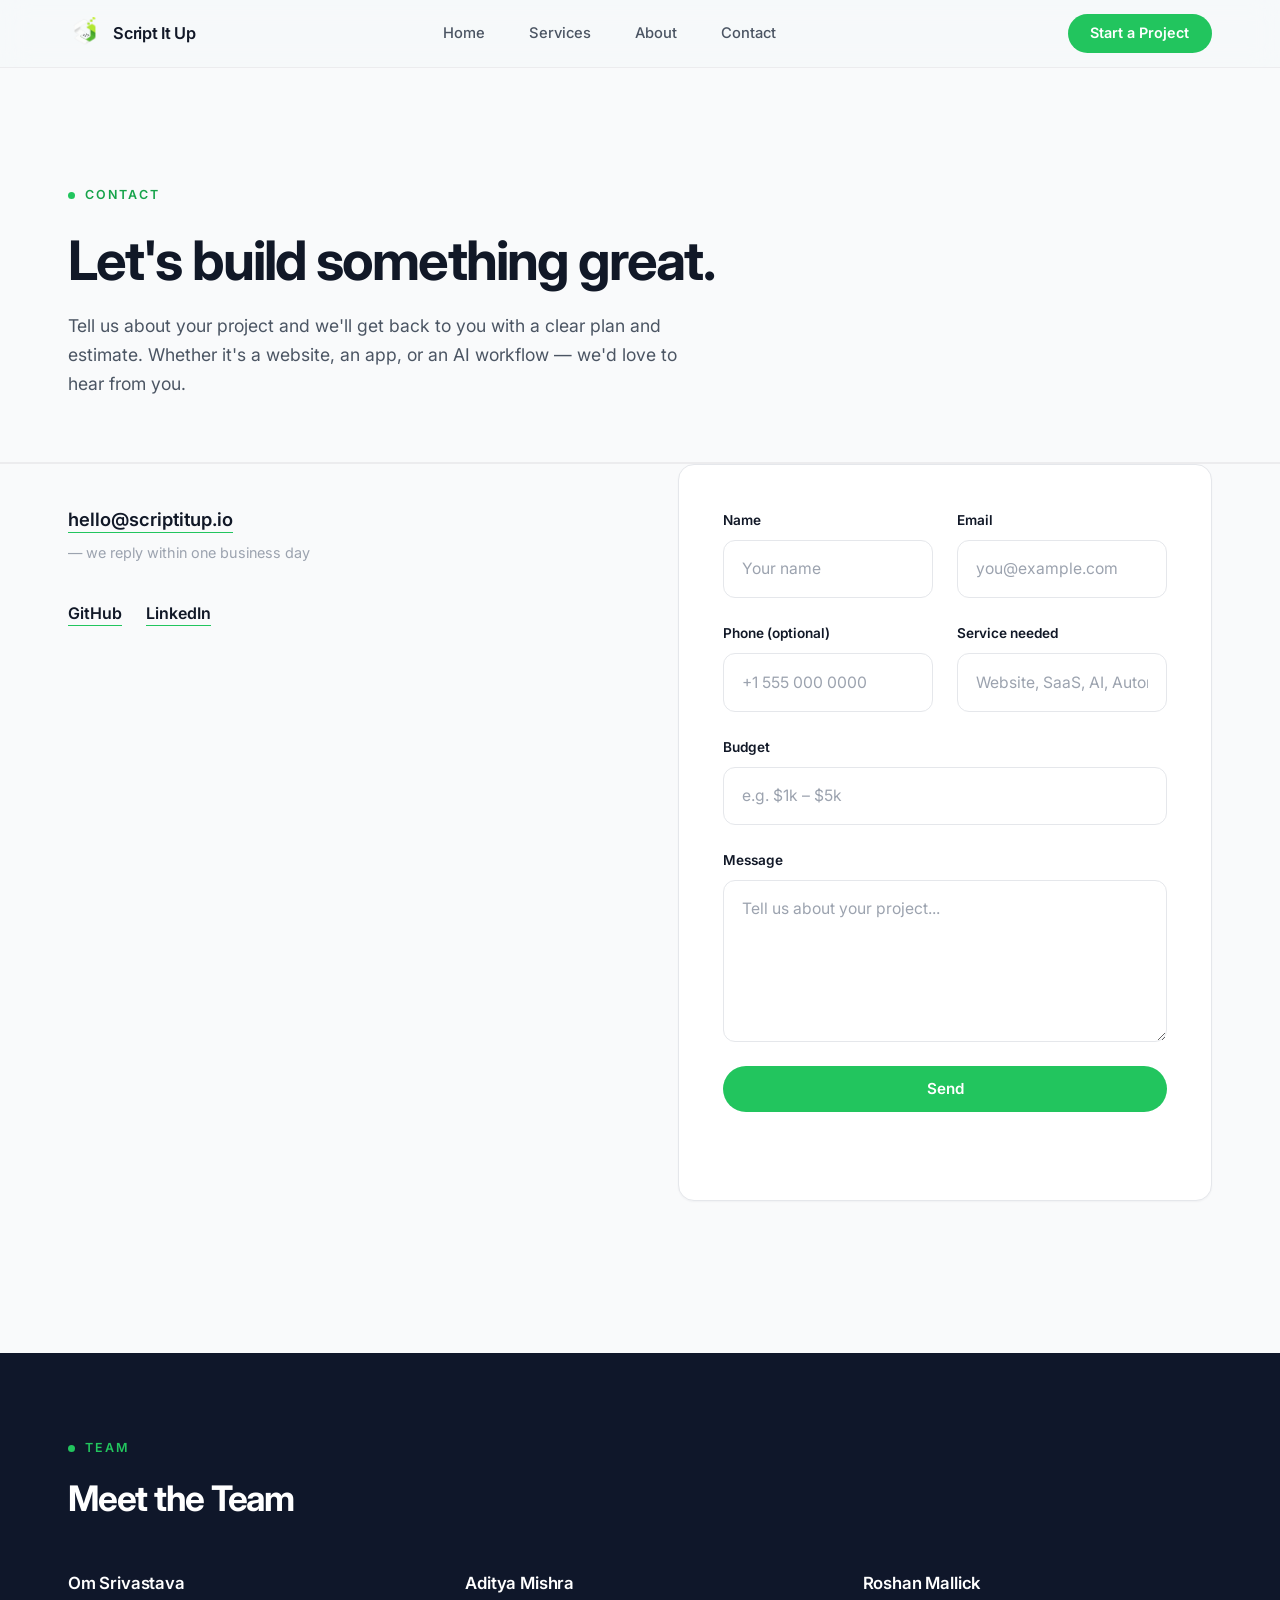
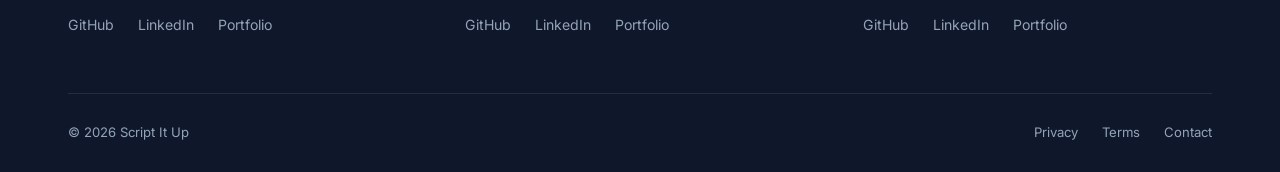
==== contact.html @ 78beb3a3 "feat: add privacy policy, terms of service, and contact pages" ====
<!DOCTYPE html>
<html lang="en">
<head>
    <meta charset="UTF-8">
    <meta name="viewport" content="width=device-width, initial-scale=1.0">
    <meta name="description" content="Contact Script It Up — tell us about your project and we'll get back to you with a clear plan and estimate.">
    <meta name="robots" content="index, follow">
    <meta name="theme-color" content="#0F172A">
    <meta name="color-scheme" content="light">

    <title>Contact — Script It Up</title>

    <link rel="icon" type="image/svg+xml" href="assets/favicon.svg">
    <link rel="icon" type="image/x-icon" href="assets/favicon.ico">
    <link rel="shortcut icon" href="assets/favicon.ico">
    <link rel="apple-touch-icon" href="assets/apple-touch-icon.png">
    <link rel="canonical" href="https://scriptitup.github.io/contact.html">

    <meta property="og:type" content="website">
    <meta property="og:site_name" content="Script It Up">
    <meta property="og:title" content="Contact — Script It Up">
    <meta property="og:description" content="Tell us about your project and we'll get back to you with a clear plan and estimate.">
    <meta property="og:url" content="https://scriptitup.github.io/contact.html">

    <link rel="preconnect" href="https://fonts.googleapis.com">
    <link rel="preconnect" href="https://fonts.gstatic.com" crossorigin>
    <link href="https://fonts.googleapis.com/css2?family=Inter:wght@400;500;600;700;800&display=swap" rel="stylesheet">
    <link rel="stylesheet" href="style.css">
    <noscript><style>.reveal{opacity:1;transform:none}</style></noscript>
</head>
<body>
    <a class="skip-link" href="#main">Skip to content</a>

    <header class="site-header" id="site-header">
        <nav class="nav container" aria-label="Main navigation">
            <a class="brand" href="index.html" aria-label="Script It Up home">
                <img class="brand-logo" src="assets/logo-mark.png" alt="" width="36" height="36">
                <span class="brand-name">Script It Up</span>
            </a>

            <ul class="nav-links" id="nav-links">
                <li><a class="nav-link" href="index.html#home">Home</a></li>
                <li><a class="nav-link" href="index.html#services">Services</a></li>
                <li><a class="nav-link" href="index.html#about">About</a></li>
                <li><a class="nav-link" href="contact.html">Contact</a></li>
                <li><a class="btn btn-primary nav-cta-mobile" href="contact.html">Start a Project</a></li>
            </ul>

            <a class="btn btn-primary nav-cta" href="contact.html">Start a Project</a>

            <button class="nav-toggle" id="nav-toggle" type="button" aria-expanded="false" aria-controls="nav-links" aria-label="Toggle navigation menu">
                <span class="nav-toggle-bar"></span>
                <span class="nav-toggle-bar"></span>
                <span class="nav-toggle-bar"></span>
            </button>
        </nav>
    </header>

    <main id="main">
        <section class="page-hero">
            <div class="container">
                <p class="eyebrow reveal">Contact</p>
                <h1 class="page-title reveal">Let's build something great.</h1>
                <p class="page-lead reveal">Tell us about your project and we'll get back to you with a clear plan and estimate. Whether it's a website, an app, or an AI workflow — we'd love to hear from you.</p>
            </div>
        </section>

        <section class="page-contact">
            <div class="container contact-grid">
                <div class="contact-intro">
                    <p class="contact-email reveal">
                        <a href="mailto:hello@scriptitup.io">hello@scriptitup.io</a>
                        <span class="contact-note">— we reply within one business day</span>
                    </p>
                    <ul class="contact-socials reveal">
                        <li><a href="https://github.com/scriptitup" target="_blank" rel="noopener noreferrer">GitHub</a></li>
                        <li><a href="https://www.linkedin.com/" target="_blank" rel="noopener noreferrer">LinkedIn</a></li>
                    </ul>
                </div>

                <form id="contact-form" class="contact-form reveal" novalidate>
                    <div class="form-row">
                        <div class="field">
                            <label for="name">Name</label>
                            <input type="text" id="name" name="name" placeholder="Your name" required>
                        </div>

                        <div class="field">
                            <label for="email">Email</label>
                            <input type="email" id="email" name="email" placeholder="you@example.com" required>
                        </div>
                    </div>

                    <div class="form-row">
                        <div class="field">
                            <label for="phone">Phone (optional)</label>
                            <input type="tel" id="phone" name="phone" placeholder="+1 555 000 0000">
                        </div>

                        <div class="field">
                            <label for="service">Service needed</label>
                            <input type="text" id="service" name="service" placeholder="Website, SaaS, AI, Automation...">
                        </div>
                    </div>

                    <div class="field">
                        <label for="budget">Budget</label>
                        <input type="text" id="budget" name="budget" placeholder="e.g. $1k – $5k">
                    </div>

                    <div class="field">
                        <label for="message">Message</label>
                        <textarea id="message" name="message" rows="5" placeholder="Tell us about your project..." required></textarea>
                    </div>

                    <button type="submit" id="submit-btn" class="btn btn-primary btn-block">Send</button>
                    <p id="status" class="status" role="status"></p>
                </form>
            </div>
        </section>
    </main>

    <footer class="site-footer">
        <div class="container">
            <div class="footer-team-head">
                <p class="eyebrow">Team</p>
                <h2 class="footer-team-title">Meet the Team</h2>
            </div>

            <div class="team-grid">
                <div class="team-member">
                    <h3 class="team-name">Om Srivastava</h3>
                    <ul class="team-links">
                        <li><a href="https://github.com/Om-Srivastava-6" target="_blank" rel="noopener noreferrer">GitHub</a></li>
                        <li><a href="https://www.linkedin.com/in/om-srivastava-6a209429b/" target="_blank" rel="noopener noreferrer">LinkedIn</a></li>
                        <li><a href="https://om-srivastava-6.github.io/" target="_blank" rel="noopener noreferrer">Portfolio</a></li>
                    </ul>
                </div>

                <div class="team-member">
                    <h3 class="team-name">Aditya Mishra</h3>
                    <ul class="team-links">
                        <li><a href="https://github.com/AdityaMishra2007-codes" target="_blank" rel="noopener noreferrer">GitHub</a></li>
                        <li><a href="https://www.linkedin.com/in/adityamishra2006/" target="_blank" rel="noopener noreferrer">LinkedIn</a></li>
                        <li><a href="https://adityamishra2007-codes.github.io/" target="_blank" rel="noopener noreferrer">Portfolio</a></li>
                    </ul>
                </div>

                <div class="team-member">
                    <h3 class="team-name">Roshan Mallick</h3>
                    <ul class="team-links">
                        <li><a href="https://github.com/Roshan-Mallick" target="_blank" rel="noopener noreferrer">GitHub</a></li>
                        <li><a href="https://www.linkedin.com/in/roshan-mallick-2b816a2b8/" target="_blank" rel="noopener noreferrer">LinkedIn</a></li>
                        <li><a href="https://roshan-mallick.github.io/" target="_blank" rel="noopener noreferrer">Portfolio</a></li>
                    </ul>
                </div>
            </div>

            <div class="footer-bottom">
                <p>&copy; <span id="year">2026</span> Script It Up</p>
                <ul class="footer-legal">
                    <li><a href="privacy.html">Privacy</a></li>
                    <li><a href="terms.html">Terms</a></li>
                    <li><a href="contact.html">Contact</a></li>
                </ul>
            </div>
        </div>
    </footer>

    <script src="script.js"></script>
</body>
</html>
---- style.css ----
/* ============================================================
   Script It Up — Editorial Design System
   Restraint. Typography. Whitespace. Green as an accent only.
   ============================================================ */

/* ---------- Variables ---------- */
:root {
    /* Brand */
    --green: #22C55E;
    --green-dark: #16A34A;
    --green-soft: #F0FDF4;
    --green-ring: rgba(34, 197, 94, 0.14);

    /* Neutrals */
    --ink: #111827;
    --text: #4B5563;
    --muted: #6B7280;
    --faint: #9CA3AF;
    --border: #E5E7EB;
    --border-soft: #ECECEE;
    --bg: #FFFFFF;
    --bg-soft: #F9FAFB;
    --dark: #0F172A;

    /* Shape */
    --radius: 12px;
    --radius-lg: 16px;
    --radius-full: 999px;

    /* Depth — kept minimal */
    --shadow-sm: 0 1px 2px rgba(17, 24, 39, 0.04);
    --shadow-md: 0 12px 32px rgba(17, 24, 39, 0.08);
    --shadow-green: 0 8px 24px rgba(34, 197, 94, 0.28);

    /* Layout */
    --container: 1240px;
    --section-pad: clamp(6.5rem, 13vw, 9.5rem);
    --header-h: 68px;

    /* Type */
    --font: "Inter", -apple-system, BlinkMacSystemFont, "Segoe UI", Roboto, Helvetica, Arial, sans-serif;
    --serif: Georgia, "Times New Roman", serif;

    /* Motion */
    --ease: cubic-bezier(0.22, 1, 0.36, 1);
}

/* ---------- Reset & Base ---------- */
*, *::before, *::after {
    margin: 0;
    padding: 0;
    box-sizing: border-box;
}

html {
    scroll-behavior: smooth;
    scroll-padding-top: calc(var(--header-h) + 12px);
    -webkit-text-size-adjust: 100%;
}

body {
    font-family: var(--font);
    font-size: 1rem;
    line-height: 1.65;
    color: var(--text);
    background: var(--bg);
    -webkit-font-smoothing: antialiased;
    text-rendering: optimizeLegibility;
    overflow-x: hidden;
}

img, svg {
    display: block;
    max-width: 100%;
}

a {
    color: inherit;
    text-decoration: none;
}

ul, ol {
    list-style: none;
}

button {
    font: inherit;
    border: none;
    background: none;
    cursor: pointer;
    color: inherit;
}

h1, h2, h3 {
    color: var(--ink);
    line-height: 1.12;
    letter-spacing: -0.03em;
    font-weight: 700;
    text-wrap: balance;
}

p {
    text-wrap: pretty;
}

:focus-visible {
    outline: 2px solid var(--green);
    outline-offset: 3px;
    border-radius: 4px;
}

/* ---------- Layout ---------- */
.container {
    width: 100%;
    max-width: var(--container);
    margin-inline: auto;
    padding-inline: clamp(1.5rem, 5vw, 3rem);
}

.section {
    padding-block: var(--section-pad);
}

.section-head {
    max-width: 640px;
    margin: 0 auto clamp(3rem, 7vw, 5rem);
    text-align: center;
}

.section-title {
    font-size: clamp(2rem, 4vw, 3rem);
    letter-spacing: -0.035em;
}

.section-sub {
    color: var(--muted);
    font-size: 1.06rem;
    margin-top: 1.25rem;
}

/* ---------- Eyebrow ---------- */
.eyebrow {
    display: inline-flex;
    align-items: center;
    font-size: 0.78rem;
    font-weight: 600;
    letter-spacing: 0.16em;
    text-transform: uppercase;
    color: var(--green-dark);
    margin-bottom: 1.75rem;
}

.eyebrow::before {
    content: "";
    width: 7px;
    height: 7px;
    border-radius: 50%;
    background: var(--green);
    margin-right: 0.65rem;
}

/* ---------- Serif Accent ---------- */
.serif {
    font-family: var(--serif);
    font-style: italic;
    font-weight: 400;
    letter-spacing: -0.01em;
    color: var(--green-dark);
}

/* ---------- Buttons ---------- */
.btn {
    display: inline-flex;
    align-items: center;
    justify-content: center;
    gap: 0.5rem;
    font-weight: 600;
    font-size: 0.95rem;
    line-height: 1;
    padding: 0.9rem 1.75rem;
    border-radius: var(--radius-full);
    border: 1px solid transparent;
    transition: transform 0.25s var(--ease), background-color 0.25s, border-color 0.25s, color 0.25s, box-shadow 0.25s;
}

.btn-lg {
    padding: 1.05rem 2.1rem;
    font-size: 1.02rem;
}

.btn-primary {
    background: var(--green);
    color: #fff;
}

.btn-primary:hover {
    background: var(--green-dark);
    transform: translateY(-2px);
    box-shadow: var(--shadow-green);
}

.btn-primary:active {
    transform: translateY(0);
}

.btn-ghost {
    background: var(--bg);
    color: var(--ink);
    border-color: var(--border);
}

.btn-ghost:hover {
    border-color: var(--green);
    color: var(--green-dark);
    transform: translateY(-2px);
}

.btn-block {
    width: 100%;
}

/* ---------- Skip Link ---------- */
.skip-link {
    position: absolute;
    left: 1.25rem;
    top: -100px;
    z-index: 200;
    background: var(--dark);
    color: #fff;
    padding: 0.7rem 1.2rem;
    border-radius: var(--radius);
    transition: top 0.2s;
}

.skip-link:focus {
    top: 1.25rem;
}

/* ---------- Header / Nav ---------- */
.site-header {
    position: fixed;
    inset: 0 0 auto 0;
    z-index: 100;
    height: var(--header-h);
    display: flex;
    align-items: center;
    background: rgba(246, 248, 250, 0.85);
    -webkit-backdrop-filter: blur(14px) saturate(1.5);
    backdrop-filter: blur(14px) saturate(1.5);
    border-bottom: 1px solid var(--border-soft);
    transition: background-color 0.3s, border-color 0.3s, box-shadow 0.3s;
}

.site-header.scrolled {
    background: rgba(255, 255, 255, 0.94);
    box-shadow: 0 1px 0 rgba(17, 24, 39, 0.03);
}

.nav {
    display: flex;
    align-items: center;
    justify-content: space-between;
    gap: 1.5rem;
}

.brand {
    display: inline-flex;
    align-items: center;
    gap: 0.7rem;
    font-weight: 600;
    font-size: 1.02rem;
    letter-spacing: -0.02em;
    color: var(--ink);
}

.brand-logo {
    width: 34px;
    height: 34px;
    border-radius: 9px;
}

.nav-links {
    display: flex;
    align-items: center;
    gap: 2.75rem;
}

.nav-link {
    position: relative;
    display: block;
    padding: 0.4rem 0;
    font-size: 0.92rem;
    font-weight: 500;
    color: var(--text);
    transition: color 0.2s;
}

.nav-link::after {
    content: "";
    position: absolute;
    left: 0;
    right: 0;
    bottom: 0;
    height: 1.5px;
    background: var(--green);
    border-radius: 2px;
    transform: scaleX(0);
    transform-origin: left;
    transition: transform 0.3s var(--ease);
}

.nav-link:hover {
    color: var(--ink);
}

.nav-link:hover::after,
.nav-link.active::after {
    transform: scaleX(1);
}

.nav-link.active {
    color: var(--ink);
}

.nav-cta {
    padding: 0.7rem 1.35rem;
    font-size: 0.9rem;
}

.nav-cta-mobile {
    display: none;
}

.nav-toggle {
    display: none;
    flex-direction: column;
    justify-content: center;
    gap: 5px;
    width: 44px;
    height: 44px;
    padding: 10px;
    border-radius: var(--radius);
    border: 1px solid var(--border);
    background: var(--bg);
}

.nav-toggle-bar {
    display: block;
    height: 2px;
    width: 100%;
    background: var(--ink);
    border-radius: 2px;
    transition: transform 0.25s var(--ease), opacity 0.2s;
}

.nav-toggle[aria-expanded="true"] .nav-toggle-bar:nth-child(1) {
    transform: translateY(7px) rotate(45deg);
}

.nav-toggle[aria-expanded="true"] .nav-toggle-bar:nth-child(2) {
    opacity: 0;
}

.nav-toggle[aria-expanded="true"] .nav-toggle-bar:nth-child(3) {
    transform: translateY(-7px) rotate(-45deg);
}

/* ---------- Hero ---------- */
.hero {
    padding-top: calc(var(--header-h) + clamp(5rem, 12vw, 9.5rem));
    padding-bottom: clamp(5rem, 11vw, 8.5rem);
}

.hero-grid {
    display: grid;
    grid-template-columns: repeat(12, 1fr);
    gap: clamp(2.5rem, 5vw, 4.5rem);
    align-items: center;
}

.hero-content {
    grid-column: 1 / span 6;
}

.hero-title {
    font-size: clamp(2.9rem, 6.4vw, 4.5rem);
    line-height: 1.04;
    letter-spacing: -0.04em;
}

.hero-title > span {
    display: block;
}

.hero-title .serif {
    font-size: 1.02em;
}

.hero-subtitle {
    max-width: 550px;
    font-size: 1.16rem;
    color: var(--text);
    margin-top: 1.75rem;
    margin-bottom: 2.5rem;
}

.hero-actions {
    display: flex;
    flex-wrap: wrap;
    gap: 0.9rem;
}

/* ---------- Hero Visual ---------- */
.hero-visual {
    grid-column: 8 / span 5;
    margin-inline: auto;
    width: 100%;
}

.visual-canvas {
    position: relative;
    aspect-ratio: 4 / 3;
    border-radius: var(--radius-lg);
    background: var(--bg-soft);
    border: 1px solid var(--border-soft);
    overflow: hidden;
}

.vc-grid {
    position: absolute;
    inset: 0;
    background-image:
        linear-gradient(to right, rgba(17, 24, 39, 0.045) 1px, transparent 1px),
        linear-gradient(to bottom, rgba(17, 24, 39, 0.045) 1px, transparent 1px);
    background-size: 46px 46px;
    -webkit-mask-image: radial-gradient(120% 120% at 50% 50%, #000 40%, transparent 100%);
    mask-image: radial-gradient(120% 120% at 50% 50%, #000 40%, transparent 100%);
}

.vc-window {
    position: absolute;
    top: 13%;
    left: 9%;
    width: 45%;
    background: var(--bg);
    border: 1px solid var(--border);
    border-radius: 14px;
    padding: 1.05rem 1.15rem;
    box-shadow: var(--shadow-md);
}

.vc-dots {
    display: flex;
    gap: 6px;
    margin-bottom: 1rem;
}

.vc-dots i {
    width: 8px;
    height: 8px;
    border-radius: 50%;
    background: var(--border);
}

.vc-dots i:first-child {
    background: var(--green);
}

.vc-line {
    display: block;
    height: 11px;
    width: 100%;
    border-radius: 99px;
    background: var(--bg-soft);
    border: 1px solid var(--border-soft);
    margin-bottom: 0.6rem;
}

.vc-line-short {
    width: 72%;
}

.vc-line-green {
    width: 52%;
    background: rgba(34, 197, 94, 0.12);
    border-color: rgba(34, 197, 94, 0.28);
}

.vc-rings {
    position: absolute;
    right: 5%;
    bottom: 7%;
    width: 46%;
    aspect-ratio: 1;
}

.ring {
    position: absolute;
    border-radius: 50%;
    border: 1px solid var(--border);
    top: 50%;
    left: 50%;
    transform: translate(-50%, -50%);
}

.ring-1 { width: 100%; height: 100%; }
.ring-2 { width: 68%; height: 68%; }
.ring-3 { width: 36%; height: 36%; }

.ring-dot {
    position: absolute;
    top: 50%;
    left: 50%;
    width: 14px;
    height: 14px;
    border-radius: 50%;
    background: var(--green);
    transform: translate(-50%, -50%);
    box-shadow: 0 0 0 5px rgba(34, 197, 94, 0.14);
}

.vc-square {
    position: absolute;
    top: 18%;
    right: 12%;
    width: 22px;
    height: 22px;
    border: 1.5px solid var(--ink);
    border-radius: 5px;
}

.vc-bar {
    position: absolute;
    bottom: 14%;
    left: 14%;
    width: 26px;
    height: 6px;
    border-radius: 99px;
    background: var(--ink);
    opacity: 0.85;
}

/* ---------- About ---------- */
.about {
    border-top: 1px solid var(--border-soft);
}

.about-grid {
    display: grid;
    grid-template-columns: repeat(12, 1fr);
    gap: clamp(2.5rem, 5vw, 5rem);
}

.about-intro {
    grid-column: 1 / span 5;
}

.about-intro .section-title {
    margin-bottom: 0;
}

.about-body {
    grid-column: 7 / span 6;
    display: grid;
    gap: 1.4rem;
    align-content: start;
}

.about-lead {
    font-size: 1.35rem;
    font-weight: 600;
    color: var(--ink);
    letter-spacing: -0.02em;
    line-height: 1.45;
}

.about-metrics {
    display: grid;
    grid-template-columns: repeat(3, 1fr);
    gap: 1.5rem;
    margin-top: 2.5rem;
    padding-top: 2.5rem;
    border-top: 1px solid var(--border);
}

.metric {
    display: flex;
    flex-direction: column;
    gap: 0.35rem;
}

.metric-number {
    font-size: 2.1rem;
    font-weight: 800;
    letter-spacing: -0.03em;
    color: var(--ink);
}

.metric-label {
    font-size: 0.78rem;
    font-weight: 600;
    letter-spacing: 0.1em;
    text-transform: uppercase;
    color: var(--faint);
}

.about-tech {
    margin-top: 2.5rem;
}

.about-tech-label {
    font-size: 0.78rem;
    font-weight: 600;
    letter-spacing: 0.1em;
    text-transform: uppercase;
    color: var(--faint);
    margin-bottom: 1rem;
}

.tech-list {
    display: flex;
    flex-wrap: wrap;
    gap: 0.55rem;
}

.tech-list li {
    font-size: 0.82rem;
    font-weight: 500;
    color: var(--text);
    border: 1px solid var(--border);
    border-radius: var(--radius-full);
    padding: 0.4rem 0.9rem;
    transition: border-color 0.2s, color 0.2s;
}

.tech-list li:hover {
    border-color: var(--green);
    color: var(--green-dark);
}

/* ---------- Services ---------- */
.services {
    background: var(--bg-soft);
}

.services-grid {
    display: grid;
    grid-template-columns: repeat(2, 1fr);
    column-gap: clamp(2.5rem, 6vw, 5rem);
}

.service-item {
    display: grid;
    grid-template-columns: auto 1fr auto;
    align-items: start;
    gap: 1.4rem;
    padding: 2.4rem 0.25rem;
    border-top: 1px solid var(--border);
}

.service-icon {
    width: 46px;
    height: 46px;
    display: grid;
    place-items: center;
    border-radius: var(--radius);
    background: var(--bg);
    border: 1px solid var(--border);
    color: var(--ink);
    transition: background-color 0.25s, color 0.25s, border-color 0.25s, transform 0.25s var(--ease);
}

.service-icon svg {
    width: 22px;
    height: 22px;
}

.service-copy h3 {
    font-size: 1.3rem;
    letter-spacing: -0.02em;
    margin-bottom: 0.45rem;
    transition: color 0.25s;
}

.service-copy p {
    font-size: 0.95rem;
    color: var(--muted);
    max-width: 30ch;
}

.service-arrow {
    font-size: 1.2rem;
    color: var(--green-dark);
    opacity: 0;
    transform: translateX(-8px);
    transition: opacity 0.25s, transform 0.3s var(--ease);
    margin-top: 0.35rem;
}

.service-item:hover {
    background: rgba(34, 197, 94, 0.035);
}

.service-item:hover .service-icon {
    background: var(--green);
    border-color: var(--green);
    color: #fff;
    transform: translateY(-2px);
}

.service-item:hover .service-copy h3 {
    color: var(--green-dark);
}

.service-item:hover .service-arrow {
    opacity: 1;
    transform: translateX(0);
}

/* ---------- Statement ---------- */
.statement {
    padding-block: clamp(5.5rem, 12vw, 9rem);
    border-bottom: 1px solid var(--border-soft);
}

.statement-text {
    max-width: 920px;
    margin-inline: auto;
    text-align: center;
    font-size: clamp(1.6rem, 3.6vw, 2.6rem);
    font-weight: 600;
    line-height: 1.35;
    letter-spacing: -0.03em;
    color: var(--ink);
}

.statement-text .serif {
    font-size: 1.04em;
}

/* ---------- Process ---------- */
.process-grid {
    display: grid;
    grid-template-columns: repeat(12, 1fr);
    gap: 2.5rem;
    counter-reset: step;
}

.process-step {
    grid-column: span 3;
    border-top: 1px solid var(--border);
    padding-top: 1.6rem;
}

.process-number {
    display: block;
    font-size: 0.85rem;
    font-weight: 700;
    letter-spacing: 0.14em;
    color: var(--green-dark);
    margin-bottom: 1.25rem;
}

.process-step h3 {
    font-size: 1.22rem;
    letter-spacing: -0.02em;
    margin-bottom: 0.5rem;
}

.process-step p {
    font-size: 0.95rem;
    color: var(--muted);
}

/* ---------- Contact ---------- */
.contact {
    background: var(--bg-soft);
    border-top: 1px solid var(--border-soft);
}

.contact-grid {
    display: grid;
    grid-template-columns: repeat(12, 1fr);
    gap: clamp(2.5rem, 6vw, 6rem);
    align-items: start;
}

.contact-intro {
    grid-column: 1 / span 5;
}

.contact-intro .section-title {
    margin-bottom: 1.5rem;
}

.contact-intro > p:not(.eyebrow):not(.section-title):not(.contact-email) {
    color: var(--text);
    font-size: 1.08rem;
    max-width: 30rem;
}

.contact-email {
    margin-top: 2.5rem;
    font-size: 1.15rem;
}

.contact-email a {
    font-weight: 600;
    color: var(--ink);
    border-bottom: 1px solid var(--green);
    padding-bottom: 2px;
    transition: color 0.2s, border-color 0.2s;
}

.contact-email a:hover {
    color: var(--green-dark);
    border-color: transparent;
}

.contact-note {
    display: block;
    font-size: 0.9rem;
    color: var(--faint);
    margin-top: 0.4rem;
}

.contact-form {
    grid-column: 7 / span 6;
    background: var(--bg);
    border: 1px solid var(--border);
    border-radius: var(--radius-lg);
    padding: clamp(1.75rem, 4vw, 2.75rem);
    box-shadow: var(--shadow-sm);
    display: grid;
    gap: 1.5rem;
}

.form-row {
    display: grid;
    grid-template-columns: 1fr 1fr;
    gap: 1.5rem;
}

.field {
    display: flex;
    flex-direction: column;
    gap: 0.55rem;
}

.field label {
    font-size: 0.85rem;
    font-weight: 600;
    color: var(--ink);
}

.field input,
.field textarea {
    width: 100%;
    padding: 0.95rem 1.1rem;
    font: inherit;
    font-size: 0.98rem;
    color: var(--ink);
    background: var(--bg);
    border: 1px solid var(--border);
    border-radius: var(--radius);
    transition: border-color 0.2s, box-shadow 0.2s;
    -webkit-appearance: none;
    appearance: none;
}

.field textarea {
    resize: vertical;
    min-height: 130px;
}

.field input::placeholder,
.field textarea::placeholder {
    color: var(--faint);
}

.field input:hover,
.field textarea:hover {
    border-color: var(--faint);
}

.field input:focus,
.field textarea:focus {
    outline: none;
    border-color: var(--green);
    box-shadow: 0 0 0 4px var(--green-ring);
}

.contact-form .btn[disabled] {
    opacity: 0.6;
    cursor: not-allowed;
    transform: none;
    box-shadow: none;
}

.status {
    font-size: 0.9rem;
    font-weight: 500;
    text-align: center;
    min-height: 1.4em;
}

.status.success {
    color: var(--green-dark);
}

.status.error {
    color: #DC2626;
}

/* ---------- Standalone Pages (Privacy, Terms, Contact) ---------- */
.page-hero {
    padding-top: calc(var(--header-h) + clamp(4rem, 9vw, 7rem));
    padding-bottom: clamp(2.5rem, 5vw, 4rem);
    background: var(--bg-soft);
    border-bottom: 1px solid var(--border-soft);
}

.page-hero .eyebrow {
    margin-bottom: 1.5rem;
}

.page-title {
    font-size: clamp(2.2rem, 5vw, 3.4rem);
    letter-spacing: -0.035em;
    max-width: 16em;
}

.page-lead {
    margin-top: 1.25rem;
    color: var(--text);
    font-size: 1.1rem;
    max-width: 40rem;
}

.page-body {
    max-width: 46rem;
    padding-top: clamp(2.5rem, 5vw, 4rem);
    padding-bottom: var(--section-pad);
}

.page-body h2 {
    font-size: 1.35rem;
    margin: 2.75rem 0 1rem;
    scroll-margin-top: calc(var(--header-h) + 12px);
}

.page-body h2:first-child {
    margin-top: 0;
}

.page-body h3 {
    font-size: 1.05rem;
    margin: 1.75rem 0 0.75rem;
}

.page-body p,
.page-body li {
    color: var(--text);
    font-size: 1.02rem;
}

.page-body p {
    margin-bottom: 1.25rem;
}

.page-body ul,
.page-body ol {
    list-style: disc;
    padding-left: 1.4rem;
    display: grid;
    gap: 0.6rem;
    margin-bottom: 1.5rem;
}

.page-body li::marker {
    color: var(--green);
}

.page-body strong {
    color: var(--ink);
    font-weight: 600;
}

.page-body a {
    color: var(--green-dark);
    border-bottom: 1px solid rgba(34, 197, 94, 0.4);
    transition: border-color 0.2s;
}

.page-body a:hover {
    border-color: transparent;
}

.page-contact {
    background: var(--bg-soft);
    border-top: 1px solid var(--border-soft);
    padding-bottom: var(--section-pad);
}

.contact-socials {
    display: flex;
    flex-wrap: wrap;
    gap: 1.5rem;
    margin-top: 2.25rem;
}

.contact-socials a {
    font-weight: 600;
    color: var(--ink);
    border-bottom: 1px solid var(--green);
    padding-bottom: 2px;
    transition: color 0.2s, border-color 0.2s;
}

.contact-socials a:hover {
    color: var(--green-dark);
    border-color: transparent;
}

/* ---------- Footer ---------- */
.site-footer {
    background: var(--dark);
    color: #94A3B8;
    padding-top: clamp(3.5rem, 7vw, 5rem);
    padding-bottom: 1.75rem;
}

.footer-team-head {
    margin-bottom: clamp(2.25rem, 5vw, 3.5rem);
}

.footer-team-head .eyebrow {
    color: var(--green);
    margin-bottom: 1.25rem;
}

.footer-team-title {
    color: #fff;
    font-size: clamp(1.6rem, 3.5vw, 2.2rem);
    letter-spacing: -0.035em;
}

.team-grid {
    display: grid;
    grid-template-columns: repeat(3, 1fr);
    gap: clamp(2rem, 4vw, 3rem);
    padding-bottom: clamp(2.5rem, 5vw, 3.5rem);
    border-bottom: 1px solid rgba(148, 163, 184, 0.15);
}

.team-name {
    color: #fff;
    font-size: 1.05rem;
    font-weight: 600;
    letter-spacing: -0.01em;
    margin-bottom: 1.1rem;
}

.team-links {
    display: flex;
    flex-wrap: wrap;
    gap: 0.35rem 1.5rem;
}

.team-links a {
    position: relative;
    color: #94A3B8;
    font-size: 0.88rem;
    padding: 0.25rem 0;
    transition: color 0.2s;
}

.team-links a::after {
    content: "";
    position: absolute;
    left: 0;
    right: 0;
    bottom: 0;
    height: 1px;
    background: var(--green);
    transform: scaleX(0);
    transform-origin: left;
    transition: transform 0.3s var(--ease);
}

.team-links a:hover {
    color: var(--green);
}

.team-links a:hover::after {
    transform: scaleX(1);
}

.footer-bottom {
    display: flex;
    justify-content: space-between;
    align-items: center;
    gap: 1rem;
    flex-wrap: wrap;
    padding-top: 1.75rem;
    font-size: 0.82rem;
}

.footer-legal {
    display: flex;
    flex-wrap: wrap;
    gap: 1.5rem;
}

.footer-legal a {
    color: #94A3B8;
    transition: color 0.2s;
}

.footer-legal a:hover {
    color: #fff;
}

/* ---------- Reveal Animations ---------- */
.reveal {
    opacity: 0;
    transform: translateY(26px);
    transition: opacity 0.7s var(--ease), transform 0.7s var(--ease);
    transition-delay: var(--d, 0s);
}

.reveal.in-view {
    opacity: 1;
    transform: none;
}

/* ---------- Responsive ---------- */
@media (min-width: 900px) and (max-width: 1160px) {
    .hero-content,
    .hero-visual {
        grid-column: 1 / -1;
    }

    .hero-visual {
        max-width: 560px;
    }

    .about-intro,
    .contact-intro {
        grid-column: 1 / span 6;
    }

    .about-body,
    .contact-form {
        grid-column: 7 / span 6;
    }
}

@media (max-width: 900px) {
    .hero-grid,
    .about-grid,
    .contact-grid {
        grid-template-columns: 1fr;
        gap: 3rem;
    }

    .hero-content,
    .hero-visual,
    .about-intro,
    .about-body,
    .contact-intro,
    .contact-form {
        grid-column: 1 / -1;
    }

    .hero-visual {
        max-width: 560px;
    }

    .process-step {
        grid-column: span 6;
    }

    .services-grid {
        grid-template-columns: 1fr;
        column-gap: 0;
    }

    .team-grid {
        grid-template-columns: 1fr;
        gap: 2.5rem;
    }
}

@media (max-width: 640px) {
    .form-row {
        grid-template-columns: 1fr;
    }

    .process-step {
        grid-column: span 12;
    }

    .about-metrics {
        grid-template-columns: 1fr;
        gap: 1.25rem;
    }

    .service-item {
        grid-template-columns: auto 1fr;
    }

    .service-arrow {
        display: none;
    }
}

/* ---------- Mobile Nav ---------- */
@media (max-width: 820px) {
    .nav-cta {
        display: none;
    }

    .nav-toggle {
        display: flex;
    }

    .nav-links {
        position: absolute;
        top: calc(var(--header-h) - 8px);
        left: 1.5rem;
        right: 1.5rem;
        flex-direction: column;
        align-items: stretch;
        gap: 0.15rem;
        background: rgba(255, 255, 255, 0.96);
        -webkit-backdrop-filter: blur(16px);
        backdrop-filter: blur(16px);
        border: 1px solid var(--border);
        border-radius: var(--radius-lg);
        box-shadow: var(--shadow-md);
        padding: 0.9rem;
        opacity: 0;
        transform: translateY(-10px);
        pointer-events: none;
        transition: opacity 0.25s var(--ease), transform 0.25s var(--ease);
    }

    .nav-links.open {
        opacity: 1;
        transform: translateY(0);
        pointer-events: auto;
    }

    .nav-links .nav-link {
        padding: 0.8rem 0.9rem;
        border-radius: var(--radius);
    }

    .nav-links .nav-link::after {
        display: none;
    }

    .nav-cta-mobile {
        display: flex;
        justify-content: center;
        margin-top: 0.6rem;
    }
}

/* ---------- Reduced Motion ---------- */
@media (prefers-reduced-motion: reduce) {
    html {
        scroll-behavior: auto;
    }

    *,
    *::before,
    *::after {
        animation-duration: 0.01ms !important;
        animation-iteration-count: 1 !important;
        transition-duration: 0.01ms !important;
    }

    .reveal {
        opacity: 1;
        transform: none;
    }
}
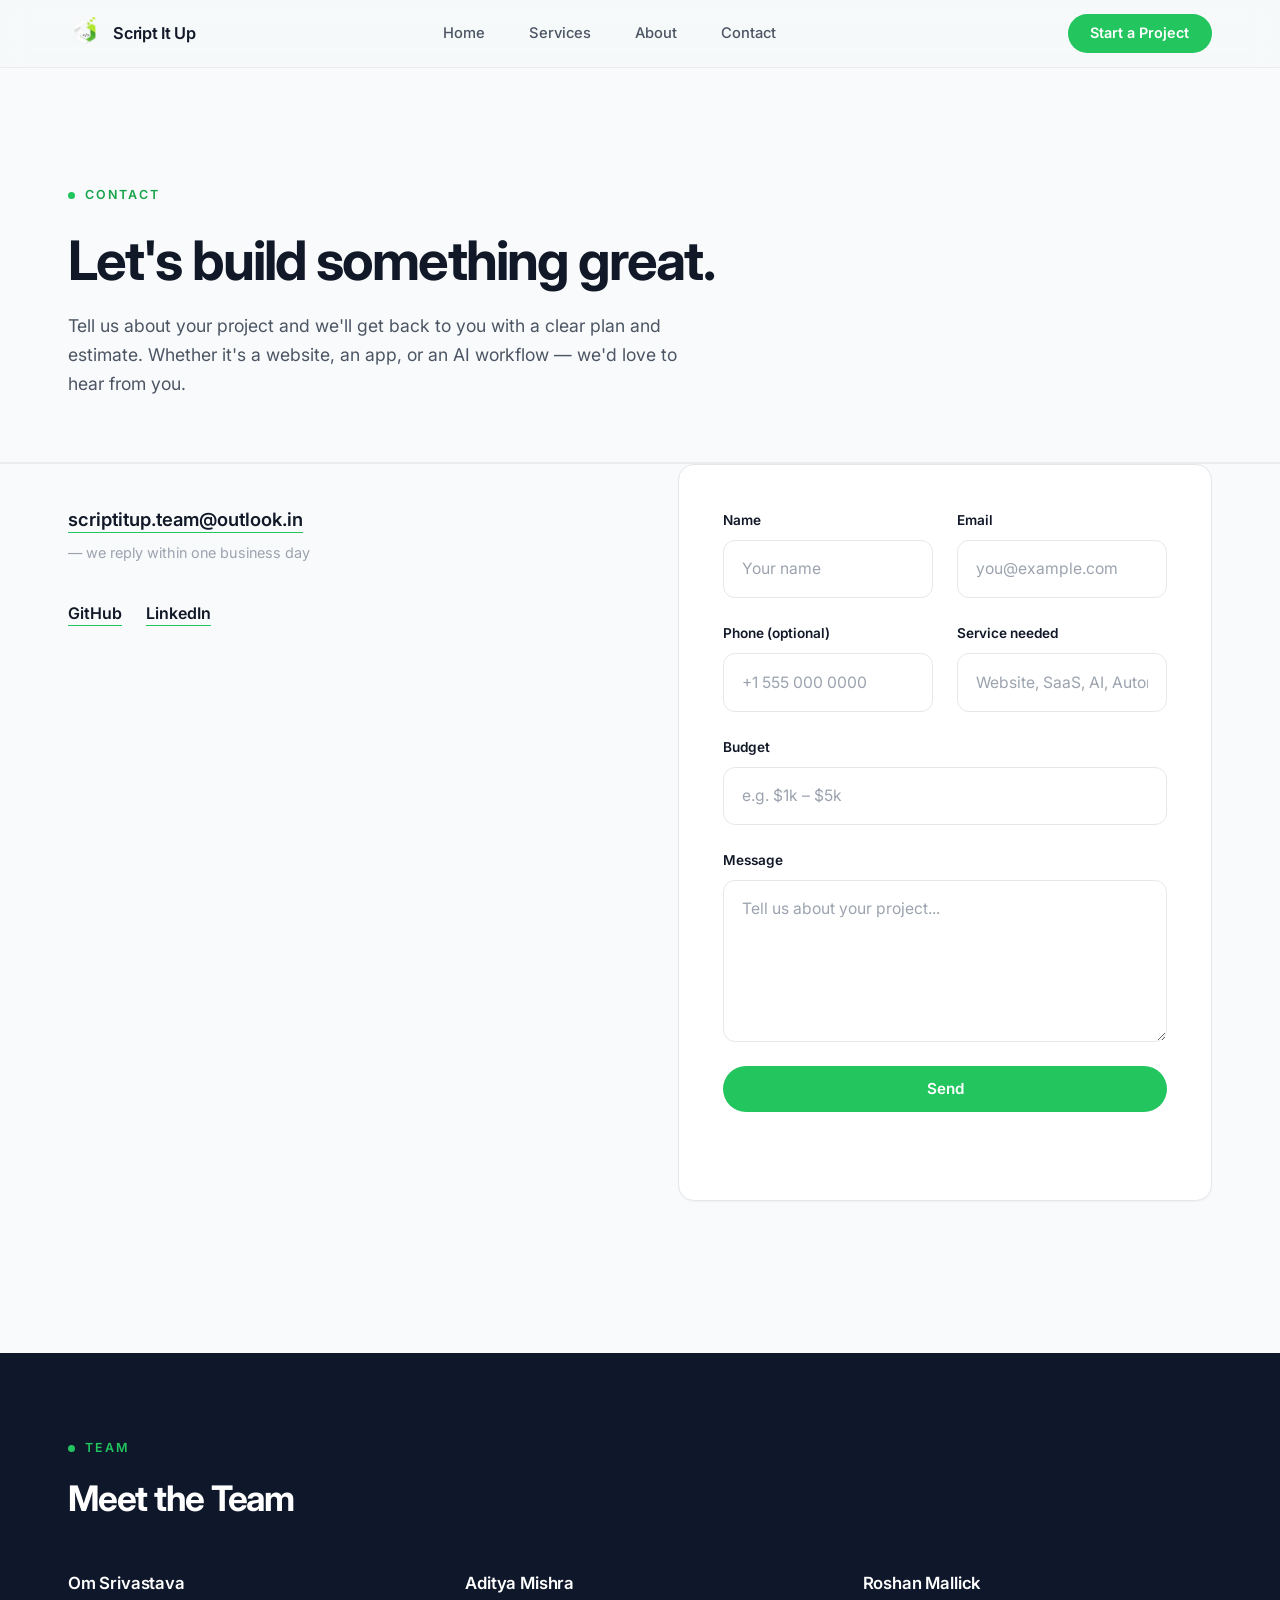
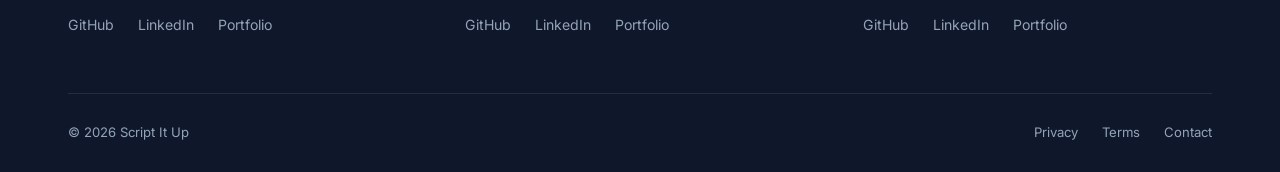
==== commit 456f3abb: "feat: update business contact email to scriptitup.team@outlook.in" ====
--- a/contact.html
+++ b/contact.html
@@ -69,7 +69,7 @@
             <div class="container contact-grid">
                 <div class="contact-intro">
                     <p class="contact-email reveal">
-                        <a href="mailto:hello@scriptitup.io">hello@scriptitup.io</a>
+                        <a href="mailto:scriptitup.team@outlook.in">scriptitup.team@outlook.in</a>
                         <span class="contact-note">— we reply within one business day</span>
                     </p>
                     <ul class="contact-socials reveal">
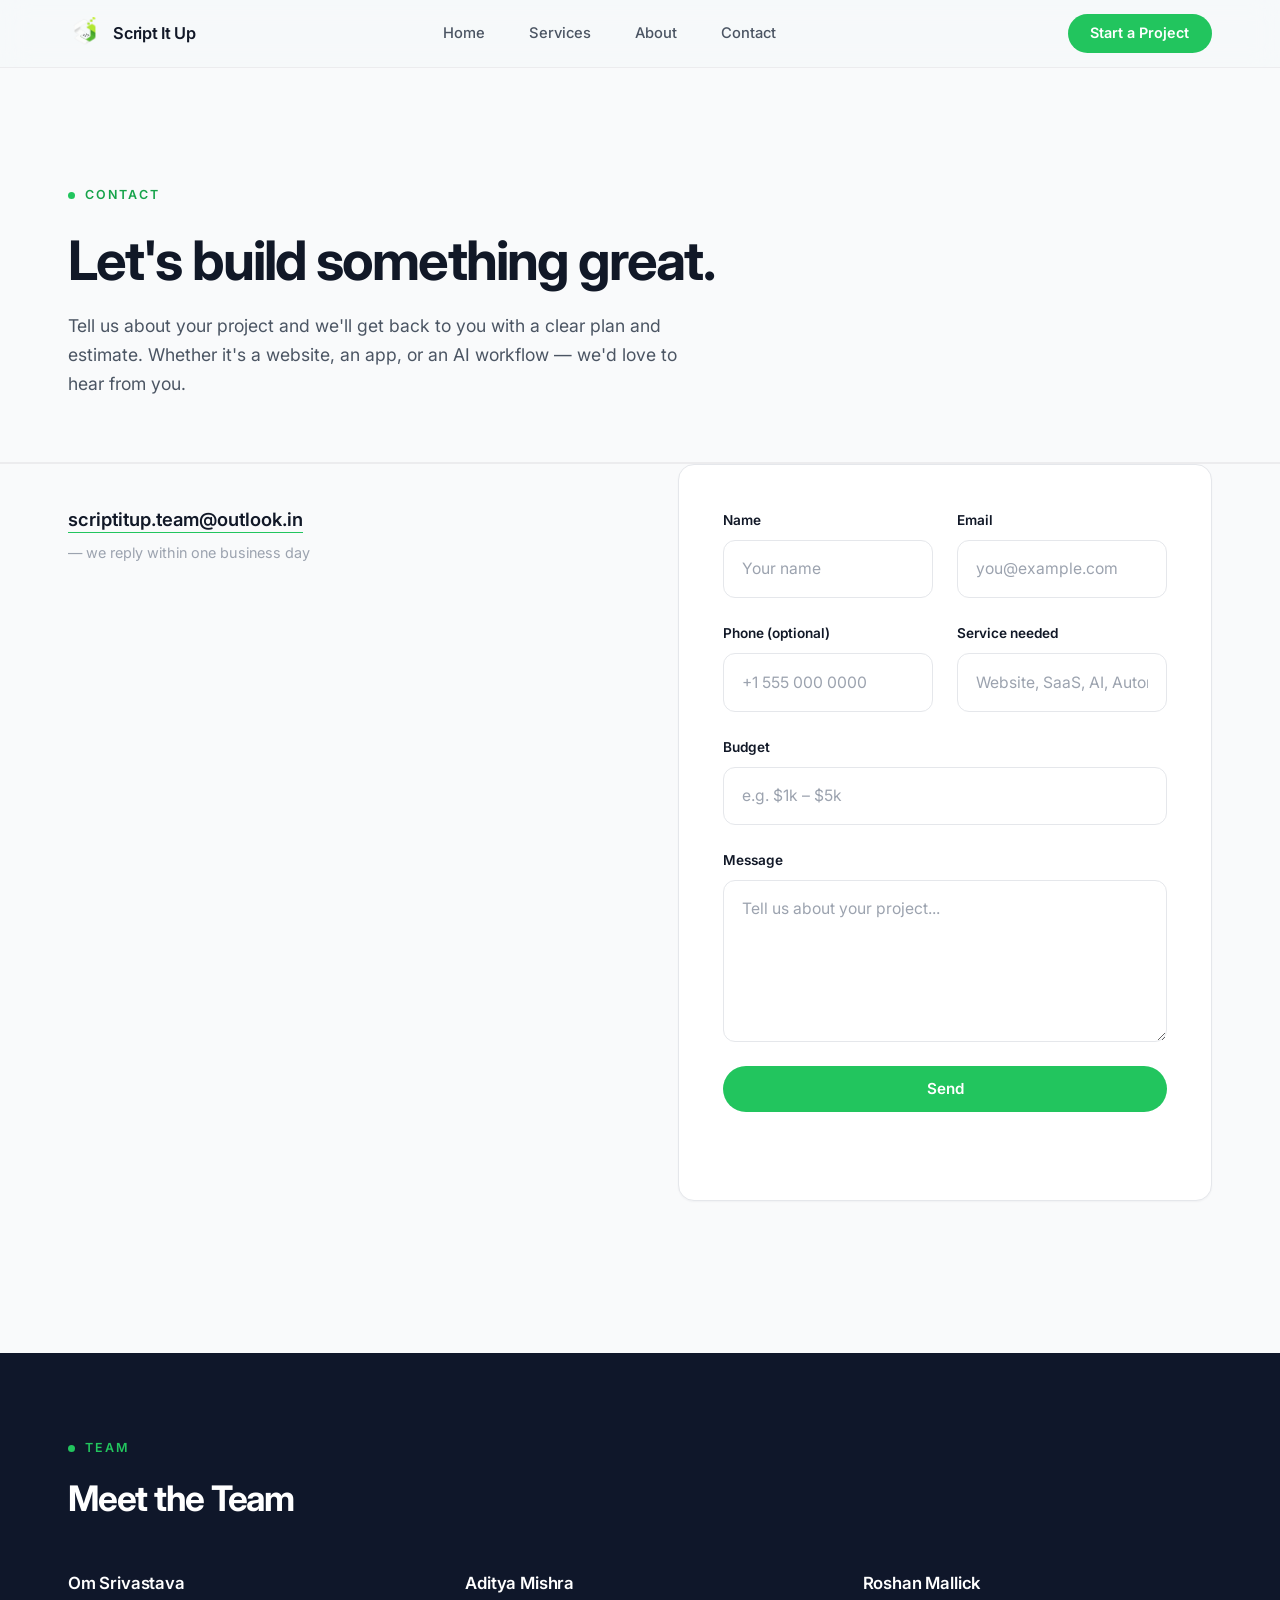
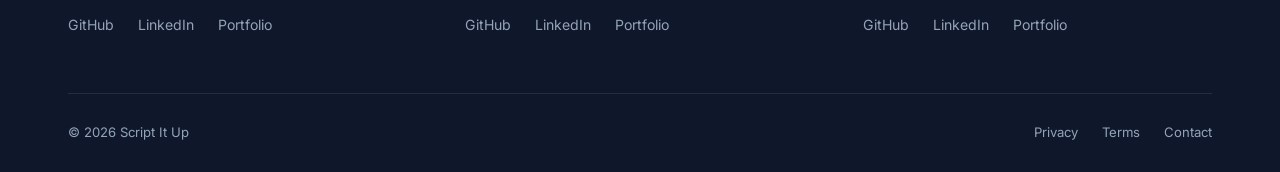
==== commit 5df187c2: "feat: remove GitHub and LinkedIn links from contact page" ====
--- a/contact.html
+++ b/contact.html
@@ -72,10 +72,6 @@
                         <a href="mailto:scriptitup.team@outlook.in">scriptitup.team@outlook.in</a>
                         <span class="contact-note">— we reply within one business day</span>
                     </p>
-                    <ul class="contact-socials reveal">
-                        <li><a href="https://github.com/scriptitup" target="_blank" rel="noopener noreferrer">GitHub</a></li>
-                        <li><a href="https://www.linkedin.com/" target="_blank" rel="noopener noreferrer">LinkedIn</a></li>
-                    </ul>
                 </div>
 
                 <form id="contact-form" class="contact-form reveal" novalidate>
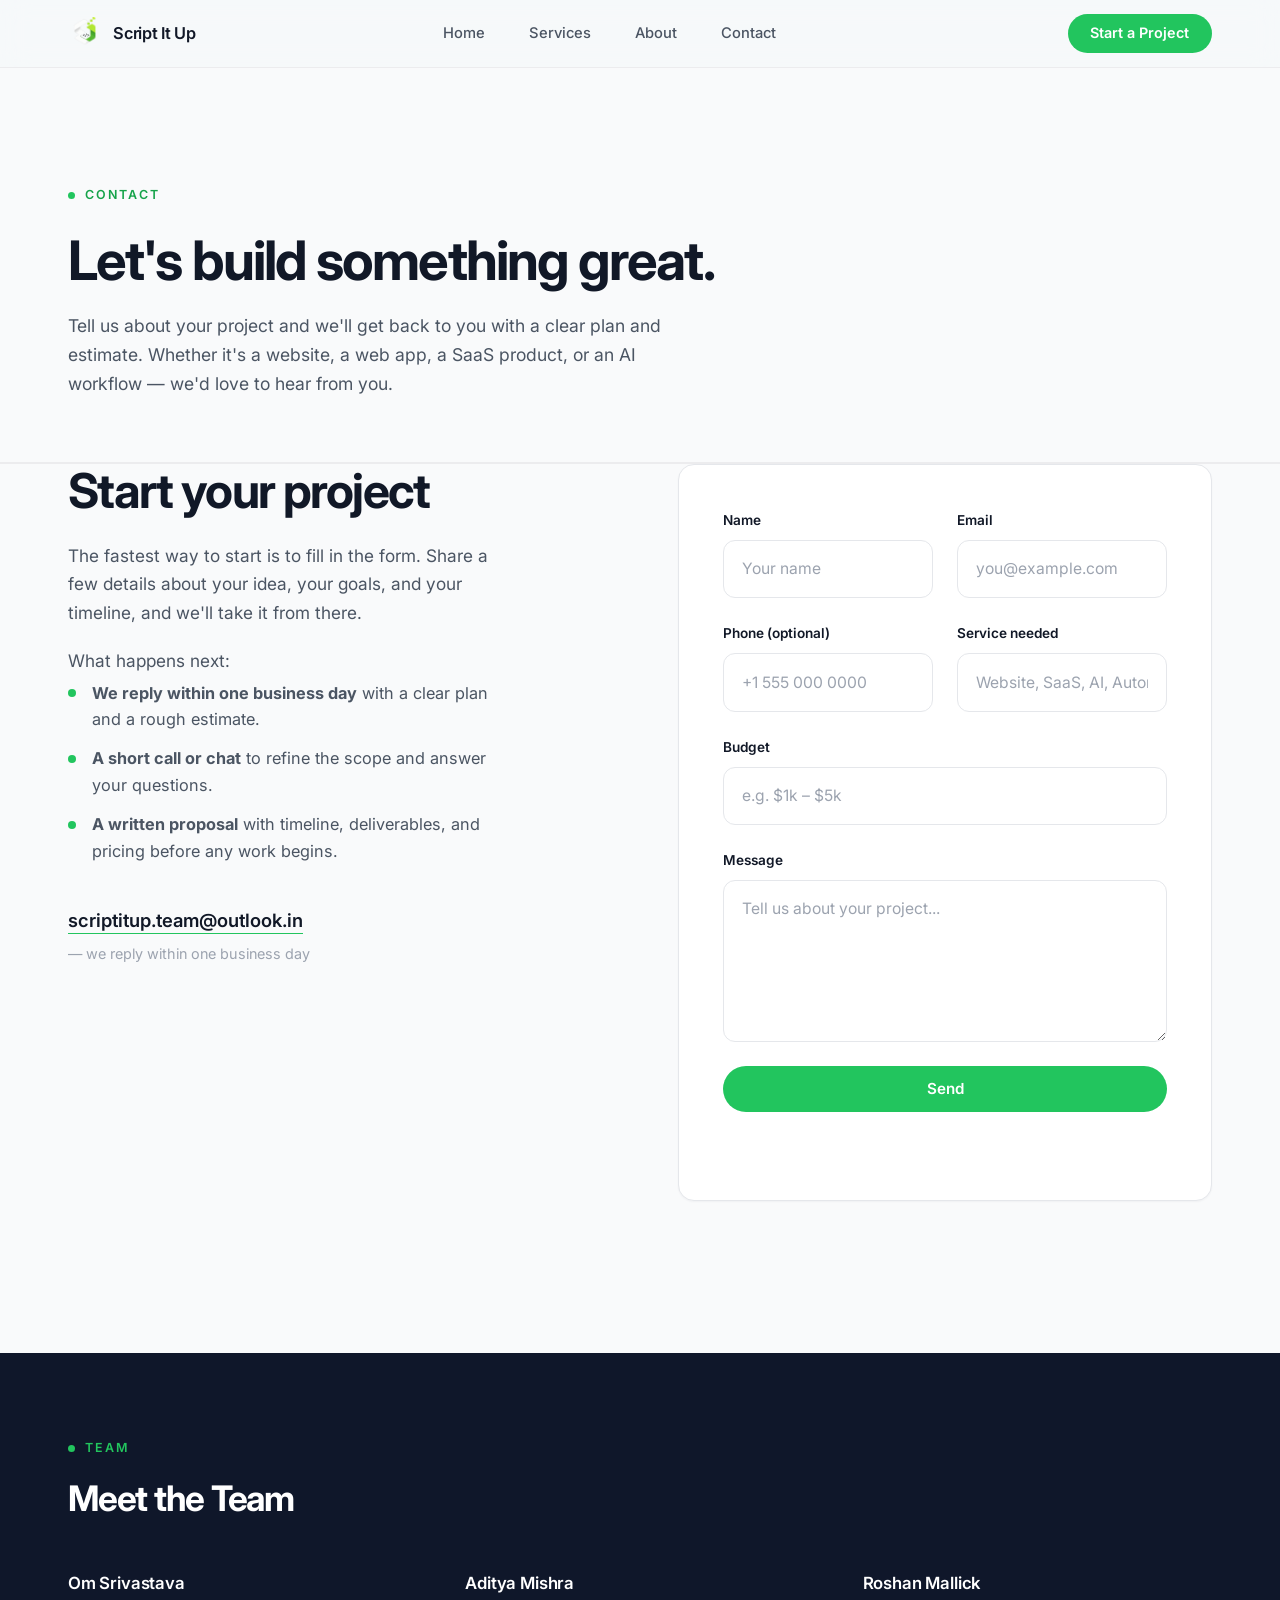
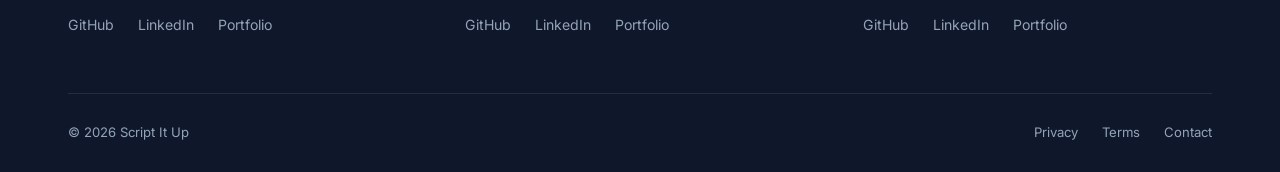
==== commit c90b5e40: "feat: improve SEO — add sitemap, robots.txt, JSON-LD, fix duplicates and thin content" ====
--- a/contact.html
+++ b/contact.html
@@ -4,6 +4,7 @@
     <meta charset="UTF-8">
     <meta name="viewport" content="width=device-width, initial-scale=1.0">
     <meta name="description" content="Contact Script It Up — tell us about your project and we'll get back to you with a clear plan and estimate.">
+    <meta name="author" content="Script It Up">
     <meta name="robots" content="index, follow">
     <meta name="theme-color" content="#0F172A">
     <meta name="color-scheme" content="light">
@@ -15,12 +16,19 @@
     <link rel="shortcut icon" href="assets/favicon.ico">
     <link rel="apple-touch-icon" href="assets/apple-touch-icon.png">
     <link rel="canonical" href="https://scriptitup.github.io/contact.html">
+    <link rel="sitemap" type="application/xml" title="Sitemap" href="sitemap.xml">
 
     <meta property="og:type" content="website">
     <meta property="og:site_name" content="Script It Up">
     <meta property="og:title" content="Contact — Script It Up">
     <meta property="og:description" content="Tell us about your project and we'll get back to you with a clear plan and estimate.">
     <meta property="og:url" content="https://scriptitup.github.io/contact.html">
+    <meta property="og:image" content="https://scriptitup.github.io/assets/logo.png">
+
+    <meta name="twitter:card" content="summary_large_image">
+    <meta name="twitter:title" content="Contact — Script It Up">
+    <meta name="twitter:description" content="Tell us about your project and we'll get back to you with a clear plan and estimate.">
+    <meta name="twitter:image" content="https://scriptitup.github.io/assets/logo.png">
 
     <link rel="preconnect" href="https://fonts.googleapis.com">
     <link rel="preconnect" href="https://fonts.gstatic.com" crossorigin>
@@ -33,16 +41,16 @@
 
     <header class="site-header" id="site-header">
         <nav class="nav container" aria-label="Main navigation">
-            <a class="brand" href="index.html" aria-label="Script It Up home">
+            <a class="brand" href="./" aria-label="Script It Up home">
                 <img class="brand-logo" src="assets/logo-mark.png" alt="" width="36" height="36">
                 <span class="brand-name">Script It Up</span>
             </a>
 
             <ul class="nav-links" id="nav-links">
-                <li><a class="nav-link" href="index.html#home">Home</a></li>
-                <li><a class="nav-link" href="index.html#services">Services</a></li>
-                <li><a class="nav-link" href="index.html#about">About</a></li>
-                <li><a class="nav-link" href="contact.html">Contact</a></li>
+                <li><a class="nav-link" href="./#home">Home</a></li>
+                <li><a class="nav-link" href="./#services">Services</a></li>
+                <li><a class="nav-link" href="./#about">About</a></li>
+                <li><a class="nav-link" href="contact.html" aria-current="page">Contact</a></li>
                 <li><a class="btn btn-primary nav-cta-mobile" href="contact.html">Start a Project</a></li>
             </ul>
 
@@ -61,13 +69,22 @@
             <div class="container">
                 <p class="eyebrow reveal">Contact</p>
                 <h1 class="page-title reveal">Let's build something great.</h1>
-                <p class="page-lead reveal">Tell us about your project and we'll get back to you with a clear plan and estimate. Whether it's a website, an app, or an AI workflow — we'd love to hear from you.</p>
+                <p class="page-lead reveal">Tell us about your project and we'll get back to you with a clear plan and estimate. Whether it's a website, a web app, a SaaS product, or an AI workflow — we'd love to hear from you.</p>
             </div>
         </section>
 
         <section class="page-contact">
             <div class="container contact-grid">
                 <div class="contact-intro">
+                    <h2 class="section-title reveal">Start your project</h2>
+                    <p class="page-lead reveal">The fastest way to start is to fill in the form. Share a few details about your idea, your goals, and your timeline, and we'll take it from there.</p>
+                    <p class="page-lead reveal">What happens next:</p>
+                    <ul class="contact-process">
+                        <li><strong>We reply within one business day</strong> with a clear plan and a rough estimate.</li>
+                        <li><strong>A short call or chat</strong> to refine the scope and answer your questions.</li>
+                        <li><strong>A written proposal</strong> with timeline, deliverables, and pricing before any work begins.</li>
+                    </ul>
+
                     <p class="contact-email reveal">
                         <a href="mailto:scriptitup.team@outlook.in">scriptitup.team@outlook.in</a>
                         <span class="contact-note">— we reply within one business day</span>
--- a/style.css
+++ b/style.css
@@ -1007,6 +1007,32 @@
     flex-wrap: wrap;
     gap: 1.5rem;
     margin-top: 2.25rem;
+}
+
+.contact-process {
+    list-style: none;
+    display: grid;
+    gap: 0.75rem;
+    margin: 0.25rem 0 1.75rem;
+    padding-left: 0;
+}
+
+.contact-process li {
+    color: var(--text);
+    font-size: 1.02rem;
+    padding-left: 1.5rem;
+    position: relative;
+}
+
+.contact-process li::before {
+    content: "";
+    position: absolute;
+    left: 0;
+    top: 0.6em;
+    width: 8px;
+    height: 8px;
+    border-radius: 50%;
+    background: var(--green);
 }
 
 .contact-socials a {
@@ -1287,3 +1313,65 @@
         transform: none;
     }
 }
+
+/* ---------- FAQ ---------- */
+.faq-list {
+    max-width: 46rem;
+    margin: 0 auto;
+    display: grid;
+    gap: 0.9rem;
+}
+
+.faq-item {
+    background: var(--bg-soft);
+    border: 1px solid var(--border-soft);
+    border-radius: var(--radius-lg);
+    padding: 0 1.4rem;
+    transition: border-color 0.25s, box-shadow 0.25s;
+}
+
+.faq-item[open] {
+    border-color: rgba(34, 197, 94, 0.45);
+    box-shadow: var(--shadow-sm);
+}
+
+.faq-item summary {
+    display: flex;
+    align-items: center;
+    justify-content: space-between;
+    gap: 1rem;
+    cursor: pointer;
+    list-style: none;
+    font-weight: 600;
+    font-size: 1.05rem;
+    color: var(--ink);
+    padding: 1.15rem 0;
+}
+
+.faq-item summary::-webkit-details-marker {
+    display: none;
+}
+
+.faq-item summary::after {
+    content: "+";
+    flex-shrink: 0;
+    font-size: 1.4rem;
+    line-height: 1;
+    color: var(--green-dark);
+    transition: transform 0.25s var(--ease);
+}
+
+.faq-item[open] summary::after {
+    transform: rotate(45deg);
+}
+
+.faq-item p {
+    color: var(--text);
+    padding-bottom: 1.15rem;
+    font-size: 1.02rem;
+}
+
+.faq-item[open] summary {
+    border-bottom: 1px solid var(--border-soft);
+    margin-bottom: 1.15rem;
+}
